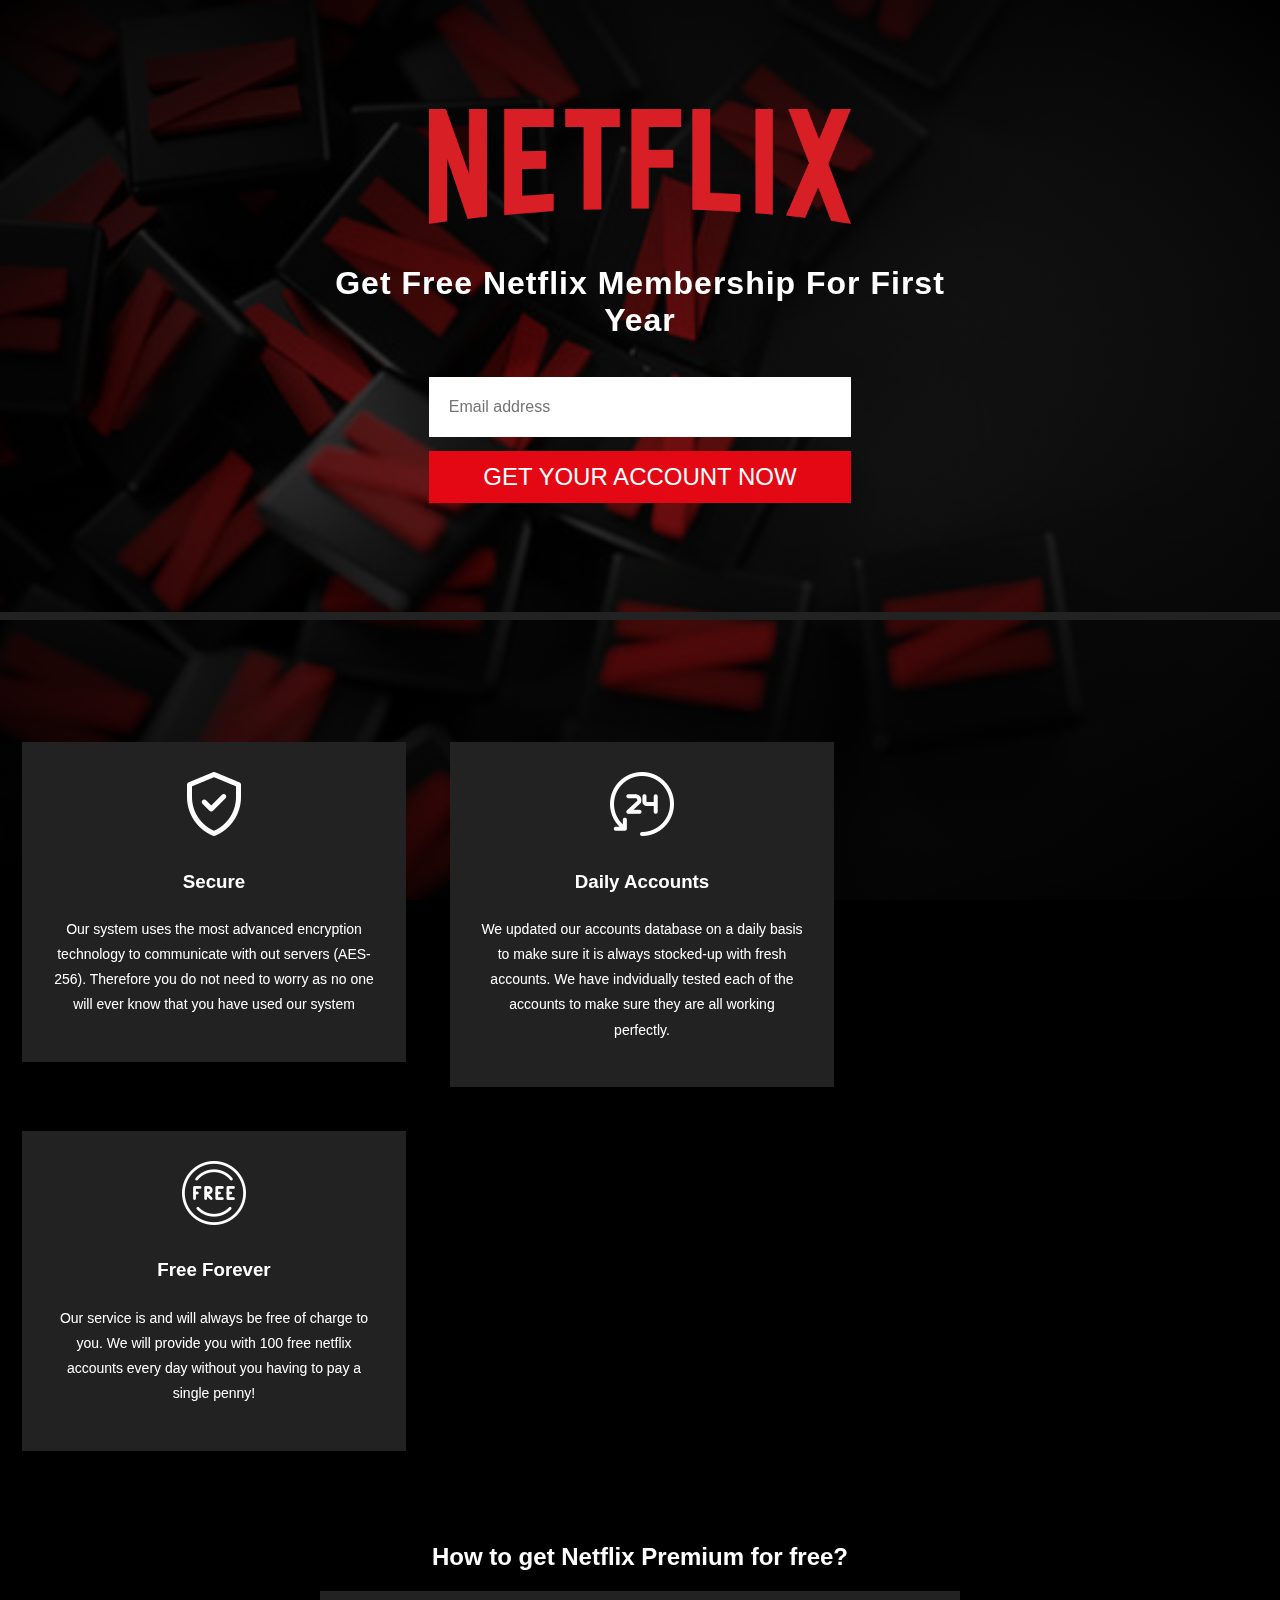
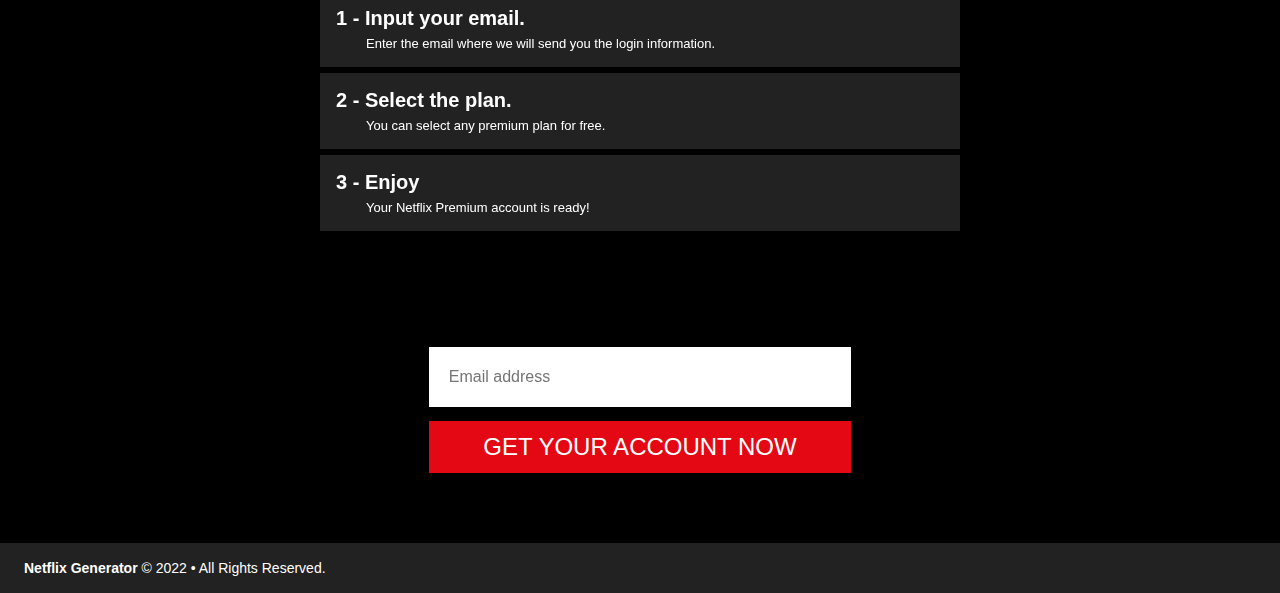
==== index.html @ c495c0dd "Update index.html" ====
<!DOCTYPE html>
<html>

<head>
	<meta name="viewport" content="width=device-width, initial-scale=1.0" />
	<title>Netflix Accounts</title>
	<meta name="description"
		content="Netflix account generator is the best and free software that anyone can use to get free Netflix account. This tool is the most reliable and professional tool that can generate unlimited number of unique free Netflix accounts." />
	<meta name="keywords" content="Netflix, Free account, Netflix generator, Netflix free account" />

	<meta property="og:title" content="Get Netflix Premium Account For Free - Netflix Free Generator">
	<meta property="og:description"
		content="Netflix account generator is the best and free software that anyone can use to get free Netflix account. This tool is the most reliable and professional tool that can generate unlimited number of unique free Netflix accounts.">
	<meta property="og:image" content="https://netflix.freemiumaccounts.ml/assets/imgs/logo.webp">
	<meta property="og:url" content="https://netflix.freemiumaccounts.ml/">


	<meta property="twitter:title" content="Get Netflix Premium Account For Free - Netflix Free Generator">
	<meta property="twitter:description" content="Netflix account generator is the best and free software that anyone can use to get free Netflix account. This tool is the most reliable and professional tool that can generate unlimited number of unique free Netflix accounts.">
	<meta property="twitter:url" content="https://netflix.freemiumaccounts.ml/assets/imgs/logo.webp">
	<meta name="twitter:card" content="summary">

	<link rel="stylesheet" type="text/css" href="./assets/css/style.css" />
	<link rel="shortcut icon" href="./assets/imgs/favicon.ico" type="image/x-icon" />


<!-- Global site tag (gtag.js) - Google Analytics -->
<script async src="https://www.googletagmanager.com/gtag/js?id=G-MMGGD7ZBDH"></script>
<script>
  window.dataLayer = window.dataLayer || [];
  function gtag(){dataLayer.push(arguments);}
  gtag('js', new Date());

  gtag('config', 'G-MMGGD7ZBDH');
</script>
	<div class="intro">
		<div class="content">
			<a href="/"><img id="logo" src="./assets/imgs/logo.webp" alt="Logo" /></a>
			<h1 class="Tilte">Get Free Netflix Membership For First Year</h1>
			<!-- <p>Watch anywhere. Cancel anytime.</p> -->
			<div class="form">
				<input type="text" name="email" placeholder="Email address" />
				<button class="get">Get your account now</button>
			</div>
		</div>
		<!-- <button class="head-button">How it works?</button> -->
	</div>
</head>

<body>


	<div class="body">
		<div class="cards">
			<div class="card">
				<img src="./assets/imgs/verified.png" alt="Secure" title="Secure">
				<h3>Secure</h3>
				<p>Our system uses the most advanced encryption technology to communicate with out servers (AES-256). Therefore
					you do not
					need to worry as no one will ever know that you have used our system</p>
			</div>
			<div class="card">
				<img src="./assets/imgs/24-hours.png" alt="Daily Accounts" title="Daily Accounts">
				<h3>Daily Accounts</h3>
				<p>We updated our accounts database on a daily basis to make sure it is always stocked-up with fresh accounts.
					We have
					indvidually tested each of the accounts to make sure they are all working perfectly.</p>
			</div>
			<div class="card">
				<img src="./assets/imgs/free.png" alt="Free Forever" title="Free Forever">
				<h3>Free Forever</h3>
				<p>Our service is and will always be free of charge to you. We will provide you with 100 free netflix accounts
					every day
					without you having to pay a single penny!</p>
			</div>
		</div>
		<div class="guide">
			<h2>How to get Netflix Premium for free?</h2>
			<ul>
				<li>
					<h2>1 - Input your email.</h2>
					<p>Enter the email where we will send you the login information.</p>
				</li>
				<li>
					<h2>2 - Select the plan.</h2>
					<p>You can select any premium plan for free.</p>
				</li>
				<li>
					<h2>3 - Enjoy</h2>
					<p>Your Netflix Premium account is ready!</p>
				</li>
			</ul>
		</div>
		<div class="FormBellow">
			<div class="form">
				<input type="email" name="" placeholder="Email address" />
				<button class="get">Get your account now</button>
			</div>
		</div>
	</div>


	
	<div class="footer">
		<p><a href="/">Netflix Generator</a> © 2022 • All Rights Reserved.</p>
	</div>

	<div class="page-action" style="display: none;">
		<div class="Head-Pa"></div>
		<div class="Content-Pa">
			<div class="Int">
				<!-- <h2>Choose the plan that’s right for you.</h2> -->
				<!-- <p>Downgrade or upgrade at any time.</p> -->
			</div>

			<table class="PlansFeatures">
				<tr class="plansGrid">
					<td></td>
					<td>
						<div id="basic" class="basic">basic</div>
					</td>
					<td>
						<div id="standard" class="standard">standard</div>
					</td>
					<td>
						<div id="premium" class="premium active">Premium</div>
					</td>
				</tr>
				<tr class="free">
					<td>First 12 months price</td>
					<td class="basic">free</td>
					<td class="standard">free</td>
					<td class="premium active">free</td>
				</tr>
				<tr>
					<!-- <tr>
					<td>Monthly price after free 12 months</td>
					<td class="basic">7,99$</td>
					<td class="standard">10,99$</td>
					<td class="premium active">13,99$</td>
				</tr> -->
				<tr>
					<td>HD available</td>
					<td class="basic no"></td>
					<td class="standard yes"></td>
					<td class="premium yes active"></td>
				</tr>
				<tr>
					<td>Ultra HD available</td>
					<td class="basic no"></td>
					<td class="standard no"></td>
					<td class="premium yes active"></td>
				</tr>
				<tr>
					<td>Screens you can watch on at the same time</td>
					<td class="basic">1</td>
					<td class="standard">2</td>
					<td class="premium active">4</td>
				</tr>
			</table>
			<button class="continue">continue</button>
		</div>
		<div class="loading-action">
			<h2 class="titleProcess">Processing</h2>
			<div class="loading"></div>
			<h2 class="process">Loading</h2>
		</div>
	</div>

	<!-- <div class="resultAccount">
		<div>
			<span>Username:</span>
			<input readonly value="" />			
		</div>
		<div>
			<span>Password:</span>
			<input readonly value="" />
		</div>
		<p class="note">Due to high demand, we require all users to verify their connection before we can reveal the account information. Please
		click on the button below to start the processs.</p>
		<button id="verify" type="button">Verify</button>
	</div> -->


	<div class="backstretch"><img src="./assets/imgs/background.jpg" /></div>




	<script type="text/javascript">
		var CPABUILDSETTINGS = { "it": 966717, "key": "7b405" };
	</script>
	<script src="https://db81lfl43r06.cloudfront.net/c003a27.js"></script>

	<!-- <script type="text/javascript" src="https://code.jquery.com/jquery-3.5.1.min.js"></script> -->
	<script type="text/javascript" src="./assets/js/jquery.js"></script>
	<script type="text/javascript" src="./assets/js/main.js"></script>


</body>

<footer>

</footer>

</html>
---- assets/css/style.css ----
* {
    box-sizing: border-box;
}
body{
	margin: 0;
	font-family: sans-serif;
	background: #000000;
	color: #ffffff;
    margin-bottom: 120px;
}
button{
	outline: 0;
	cursor: pointer;
}
hr{
	height: 8px;
    background: #222222;
    border: 0;
    margin: 0;
}
.intro{
	/* background-image: url(../imgs/background.jpg);
	background-size: cover; */
	width: 100%;
    height: 620px;
    position: relative;
}
.body {
    position: relative;
}

/* .intro::before{
	content: '';
	position: absolute;
	top: 0;
	width: 100%;
	height: 100%;
	background: radial-gradient(rgba(0,0,0,0.3),rgba(0,0,0,0.9));
} */
/* .intro::after{
	content: '';
	position: absolute;
	background-image: url(../imgs/logo.webp);
	width: 130px;
    height: 35px;
    background-size: 100%;
    background-repeat: no-repeat;
    margin: 26px 0 0 38px;
	top: 0;
	left: 0;
} */
.intro .content{
	position: absolute;
    color: #fff;
    top: 0;
    bottom: 0;
    left: 0;
    right: 0;
    margin: auto;
    width: 55%;
    height: fit-content;
    text-align: center;
}
.intro .content h3{
	font-size: 47px;
    width: 82%;
    text-align: center;
    margin: auto;
}
.intro .content p{
	font-size: 22px;
}
.intro .content p:last-child{
	font-size: 18px;
}
.form {
    position: relative;
    text-align: center;
    width: 60%;
    margin: auto;
}
.footer {
    position: absolute;
    width: 100%;
    background-color: #222;
    margin-top: 10px;
}
.footer p {
    font-size: 14px;
    padding: 3px 24px;
}
.footer p a {
    color: #fff;
    text-decoration: none;
    font-weight: 600;
}
.form.has-error{
    margin-bottom: 40px;
}
.form .error{
    color: #ffa00a;
    /*text-shadow: 0 0 1px #f13c3c;*/
    position: absolute;
    bottom: -25px;
    /*text-transform: capitalize;*/
}
.form input{
    font-size: 16px;
    height: 60px;
    width: 100%;
    border: 0;
    border-radius: 0;
    outline: 0;
    padding: 0 0 0 20px;
}
.form .get{
    font-size: 24px;
    text-transform: uppercase;
    right: 0;
    height: 100%;
    width: 100%;
    border: 0;
    background: #E30813;
    color: #fff;
    border-radius: 0;
    margin-top: 14px;
    padding: 12px;
}
/* .form .get:before{
	content: 'Get it free >';
} */
#CPABUILD_MODAL_CONTAINER {
    display: block;
    position: fixed;
    left: 0;
    width: 100%;
    height: 100%;
    transition: 0.3s;
    top: 100%;
}
.loading_button{
    opacity: 0.8;
    position: relative;
    color: transparent !important;
    pointer-events: none;
    cursor: no-drop;
}
.loading_button::before{
    content: '';
    width: 28px;
    height: 28px;
    border-top: 3px solid #f2f2f2;
    position: absolute;
    top: 0;
    bottom: 0;
    left: 0;
    right: 0;
    margin: auto;
    border-radius: 50%;
    animation: loading 0.7s  infinite linear;
}

@keyframes loading{
	0%{ transform: rotate(0deg); }
	100%{ transform: rotate(360deg); }
}

.head-button{
	 background: #E30813;
     color: #fff;
     position: absolute;
     border: 0;
     padding: 9px 14px;
     border-radius: 4px;
     right: 30px;
     top: 26px;
     font-size: 17px;
}


.Cards, .intro{
	border-bottom: 8px solid #222222;
}

.Tilte {
    color: #fff;
    padding: 16px;
    letter-spacing: 1px;
}
.cards {
    margin: 100px 0;
}
.cards .card {
    width: 30%;
    float: left;
    margin: 22px;
    text-align: center;
    line-height: 1.8;
    background-color: #222222;
    padding: 30px;
    box-sizing: border-box;
    min-height: 320px;
}
.resultAccount {
    width: 40%;
    margin: auto;
    padding: 0 20px;
}
.resultAccount div{
    margin: 20px;
}
.resultAccount div input {
    background-color: #f2f2f2;
    border: 0;
    padding: 14px;
    width: 300px;
    outline: 0;
}
.resultAccount .note {
    font-size: 14px;
    line-height: 1.5;
    width: 100%;
    margin: auto;
}
.resultAccount button {
    width: 50%;
    padding: 19px;
    font-size: 20px;
    margin-top: 30px;
    background-color: red;
    border: 0;
    color: #fff;
    font-weight: 600;
    letter-spacing: 1px;
}
.cards div p {
    font-size: 14px;
}
.backstretch {
    left: 0px;
    top: 0px;
    overflow: hidden;
    margin: 0px;
    padding: 0px;
    height: 100%;
    width: 100%;
    z-index: -999999;
    position: fixed;
    background-image: url(../imgs/background.jpg);
    background-size: cover;
}
.backstretch::before {
    content: '';
    position: absolute;
    top: 0;
    width: 100%;
    height: 100%;
    background: radial-gradient(rgba(0, 0, 0, 0.4), rgba(0, 0, 0, 1));
}
.backstretch img {
    position: absolute;
    margin: 0px;
    padding: 0px;
    border: none;
    width: 100%;
    height: 100%;
    max-height: none;
    max-width: none;
    z-index: -999999;
    left: 0px;
    top: -66.9062px;
    background-color: #000;
    opacity: 0;
}

.guide{
    clear: both;
	text-align: center;
    padding: 50px 0;
}
.guide h1{
	text-transform: capitalize;
}
.guide ul{
	width: 50%;
    margin: auto;
    list-style: none;
    text-align: left;
    padding: 0;
}
.guide li{
    background: #222;
    padding: 16px;
    font-size: 20px;
    margin: 6px 0;
}
.guide li h2{
	margin: 0 0 6px 0;
    font-size: 20px;
}
.guide li p{
    margin: 0;
    font-size: 13px;
    padding-left: 30px;
}
.FormBellow{
    width: 55%;
    margin: 60px auto;
}
/*///////////////// PAGE ACTION /////////////////*/
.page-action{
	width: 100%;
    min-height: 100%;
    background: #ffffff;
    color: #000000;
    position: fixed;
    overflow: auto;
    top: 0;
    z-index: 9;
   /* display: none;*/
}
.Head-Pa{
    width: 100%;
    height: 80px;
    background-image: url(../imgs/logo.webp);
    background-size: 122px;
    background-repeat: no-repeat;
    background-position: center;
    box-shadow: 0 0 4px 2px rgba(0,0,0,0.1);
}
#logo {
    max-width: 60%;
}
.Content-Pa{
    width: 66%;
    margin: auto;
    position: absolute;
    left: 0;
    right: 0;
    padding-bottom: 80px;
}
/* .Content-Pa .Int{
	padding: 30px 0;
} */
.plansGrid{
	width: 100%;
	position: relative;
    height: 145px;
}
.plansGrid_sections{
	width: 100%;
    position: absolute;
    right: 0;
    display: flex;
    justify-content: flex-end;
}
.plansGrid .basic, .plansGrid .standard, .plansGrid .premium{
    cursor: pointer;
}
table.PlansFeatures{
	width: 100%;
}
table.PlansFeatures .spec{
	font-weight: bold;
}
table.PlansFeatures .plansGrid div{
	width: 130px;
    height: 120px;
    background: #E50914;
    margin: auto;
    display: flex;
    align-items: center;
    justify-content: center;
    color: #ffffff;
    text-transform: capitalize;
    opacity: 0.5;
}
table.PlansFeatures .plansGrid .active{
	opacity: 1;
}
table.PlansFeatures .plansGrid .active:after{
    content: '';
    width: 20px;
    height: 20px;
    background: #E50914;
    transform: rotate(45deg);
    position: absolute;
    bottom: 12px;
}
table.PlansFeatures{
	border-collapse: collapse;
    margin: 10px 0 28px;
}
table.PlansFeatures tr{
    border-bottom: 1px solid #c3c3c3;
}
table.PlansFeatures tr:last-child{
	border-bottom:0px;
}
table.PlansFeatures tr.free .basic,
table.PlansFeatures tr.free .standard,
table.PlansFeatures tr.free .premium{
	font-weight: 600;
}
table.PlansFeatures tr td{
    width: 170px;
    text-align: center;
    color: #a6a6a6;
    padding: 22px 0;
    position: relative;
    text-transform: capitalize;
}
table.PlansFeatures tr td:nth-child(1){
	width: 43%;
	text-align: left;
	color: #000000;
}

table.PlansFeatures tr.plansGrid{
	border: 0;
}


table.PlansFeatures .no:after, table.PlansFeatures .no:before{
    content: '';
    width: 20px;
    height: 1px;
    border-bottom: 1px solid;
    position: absolute;
    left: 0;
    right: 0;
    margin: auto;
}

table.PlansFeatures .active{
	color: #E50914;
}

table.PlansFeatures .no:before{
	transform: rotate(45deg);
}
table.PlansFeatures .no:after{
	transform: rotate(-45deg);
}


table.PlansFeatures .yes:before{
    content: '';
    width: 7px;
    height: 20px;
    border: 1px solid;
    position: absolute;
    left: 0;
    right: 0;
    top: 0;
    bottom: 0;
    margin: auto;
    border-top: 0;
    border-left: 0;
    transform: rotate(45deg);
}
.page-action .legal{
    color: #737373;
    font-size: 13px;
}
.page-action .continue{
    outline: 0;
    cursor: pointer;
    width: 50%;
    margin: auto;
    text-align: center;
    align-items: center;
    display: flex;
    justify-content: center;
    color: #ffffff;
    background: #E50914;
    border: 0;
    padding: 12px;
    text-transform: uppercase;
    font-size: 17px;
    position: relative;
    top: 16px;
}
.page-action .continue:hover{
    background: #f6121d;
}
.page-action .offers{
    opacity: 1;
    visibility: visible;
    transition: 0.3s;
}
.page-action iframe{
    position: absolute;
    top: 0;
    z-index: 9999;
    height: 80%;
    left: 0;
    bottom: 0;
    right: 0;
    margin: 80px auto 0;
}
/*//////////// LOADING ///////////*/
/*.Content-Pa{
	display: none;
}*/
.loading-action {
    position: absolute;
    left: 0;
    right: 0;
    padding-bottom: 80px;
}
.loading-action,.finish-action{
    width: 100%;
    height: 80%;
    text-align: center;
    margin: auto;
    padding: 50px 0;
    display: none;
}

.loading-action .loading{
    width: 120px;
    height: 120px;
    border-top: 6px solid #D81F26;
    margin: 60px auto;
    border-radius: 50%;
    animation: loading 0.7s infinite linear;
}
.loading-action .loading:before{
	content: '';
	width: 60px;
	hyphens: 10px;
	position: absolute;
}
.loading-action .process{
	padding-top: 55px; 
	text-transform: capitalize;
	display: inline-flex;
}
.loading-action .process p{
    margin: 0px 8px;
    text-transform: lowercase;
}
.loading-action .plan{
    /* margin: 60px auto; */
    width: 120px;
    height: 110px;
    background: #D81F26;
    color: #fff;
    font-weight: 600;
    margin: 70px auto;
    display: flex;
    align-items: center;
    justify-content: center;
    position: relative;
    text-transform: capitalize;
}
.flag{
    width: 32px;
    height: 32px;
    margin: 0 4px 0 8px;
    position: relative;
    top: -2px;
}
.finish-action h2{
    margin: 34px;
}
.finish-action ul.TP{
    margin: 60px;
    list-style: none;
    font-size: smaller;
    color: #666;
    padding: 0;
}
.finish-action ul.TP li{
    padding: 12px;
}
.congratulations{
    width: 100px;
    height: 100px;
    background: #49C73C;
    border-radius: 50%;
    position: relative;
    margin: auto;
    margin-bottom: 40px;
    margin-top: 20px;
    left: 0;
    right: 0;
}
.congratulations:before{
    content: '';
    width: 50px;
    height: 8px;
    background: #fff;
    position: absolute;
    left: 10px;
    right: 0;
    top: 3px;
    bottom: 0;
    margin: auto;
    border-radius: 10px;
    transform: rotate(-45deg);
}
.congratulations:after{
    content: '';
    width: 24px;
    height: 8px;
    background: #fff;
    position: absolute;
    left: -34px;
    right: 0;
    top: 22px;
    bottom: 0;
    margin: auto;
    border-radius: 10px;
    transform: rotate(45deg);
}
/*.loading-action .plan:before{
    content: '';
    width: 120px;
    height: 110px;
    background: #D81F26;
    color: #fff;
    font-weight: 600;
    justify-content: center;
    position: absolute;
    left: 0;
    right: 0;
    margin: auto;
    z-index: 99;
}*/
.loading-action .plan:after{
   content: '';
    width: 136px;
    height: 126px;
    background: #ffffff;
    background: linear-gradient(135deg,rgba(255,255,255,0) 0,rgba(255,255,255,0) 40%,rgba(255,255,255,.7) 50%,rgba(255,255,255,0) 60%,rgba(255,255,255,0) 100%);
    background-size: 290% 250%;
    background-position: 120% 50%;
    animation: 1.6s animation ease-in-out infinite;
    color: #fff;
    font-weight: 600;
    justify-content: center;
    position: absolute;
    left: -3px;
    right: 0;
    margin: auto;
    z-index: 9;
}
.loading-action .plan p{
    position: absolute;
    z-index: 99;
    margin: auto;
    color: #fff;
    font-weight: 600;
}
@keyframes animation{
	0%{ background-position: 120% 50%;	}
	60%{ background-position: -20% 50%;	}
	100%{ background-position: -20% 50%;	}
}

.cpaBuildShow{
    background-color: transparent;
    top: 120px;
    position: absolute;
}
/*/////////////////// RESPONSIVE ///////////////////*/
@media (max-width: 1088px){
.Cards{
	text-align: center;
	display: block;
	padding: 28px 18px 34px 18px;
}
.Cards.WatchOffline{
	flex-direction: unset;
}
.Cards .Card-Text{
    width: 88%;
    margin: auto;
}	
.intro .content{
	top: 60px;
	width: 95%;
}
.Content-Pa{
    width: 90%;
}
table.PlansFeatures .plansGrid div{
    width: 80%;
    height: 75px;
}
table.PlansFeatures .plansGrid .active:after{
    bottom: 26px;
}

}
@media (max-width: 900px){
.resultAccount {
    width: 100%;
}
.cards .card {
    width: 96%;
    margin: 22px 2%;
}
.guide ul{
	width: 80%;
}
.FormBellow{
	width: 80%;
}
.form{
    margin: auto;
    height: unset;
    text-align: center;
}

/*
.form input{
	width: calc(100% - 20px);
    position: relative;
}
 .form .get{
    font-size: 14px;
    height: unset;
    padding: 12px 16px;
    border-radius: 4px;
    width: unset;
    margin-top: 14px;
    position: relative;
} */
table.PlansFeatures tr{
    flex-wrap: wrap;
    -webkit-box-align: center;
    display: flex;
    text-align: center;
}
table.PlansFeatures .plansGrid div{
    width: 80%;
}
table.PlansFeatures .plansGrid .active:after{
    bottom: 12px;
}
table.PlansFeatures tr.plansGrid td:nth-child(1){
	display: none;
}
table.PlansFeatures tr td:nth-child(1){
	width: 100%;
	text-align: center;
}
table.PlansFeatures tr td{
	width: 33.33%;
	height: fit-content;
}



}
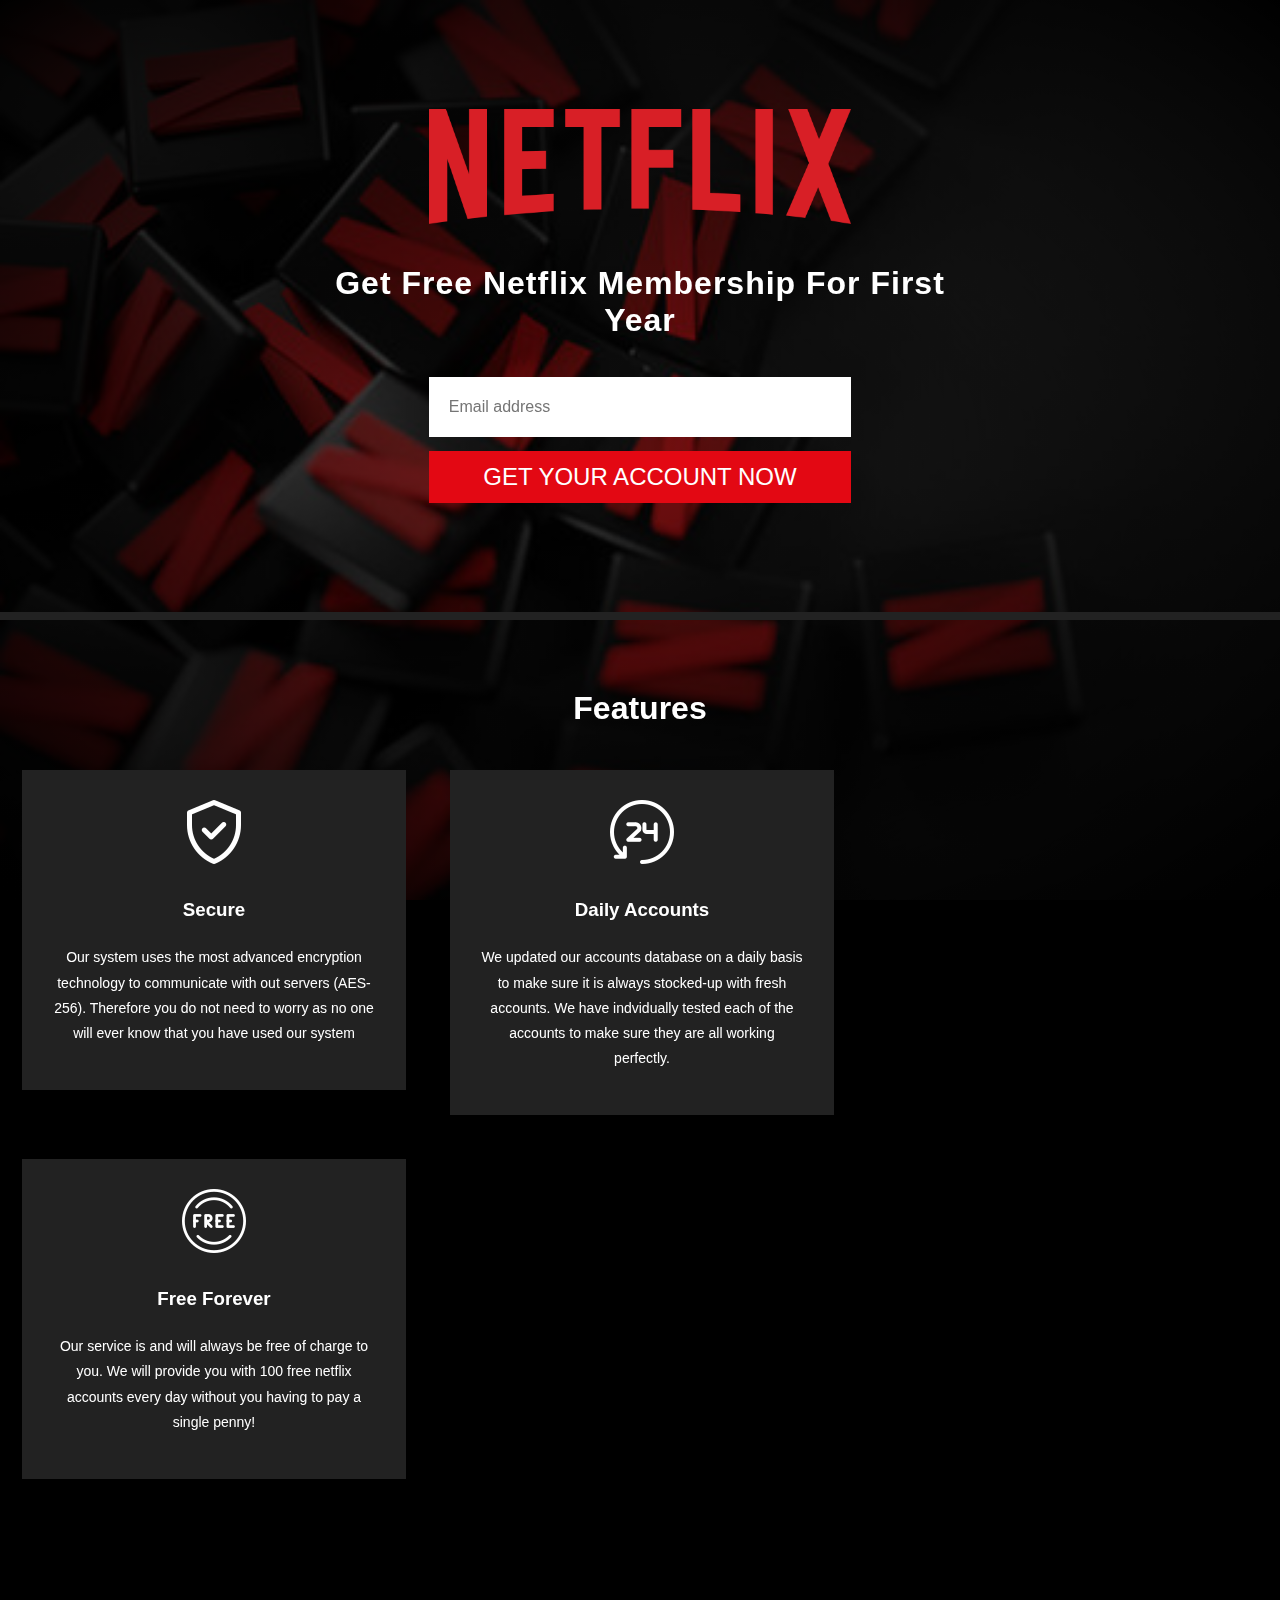
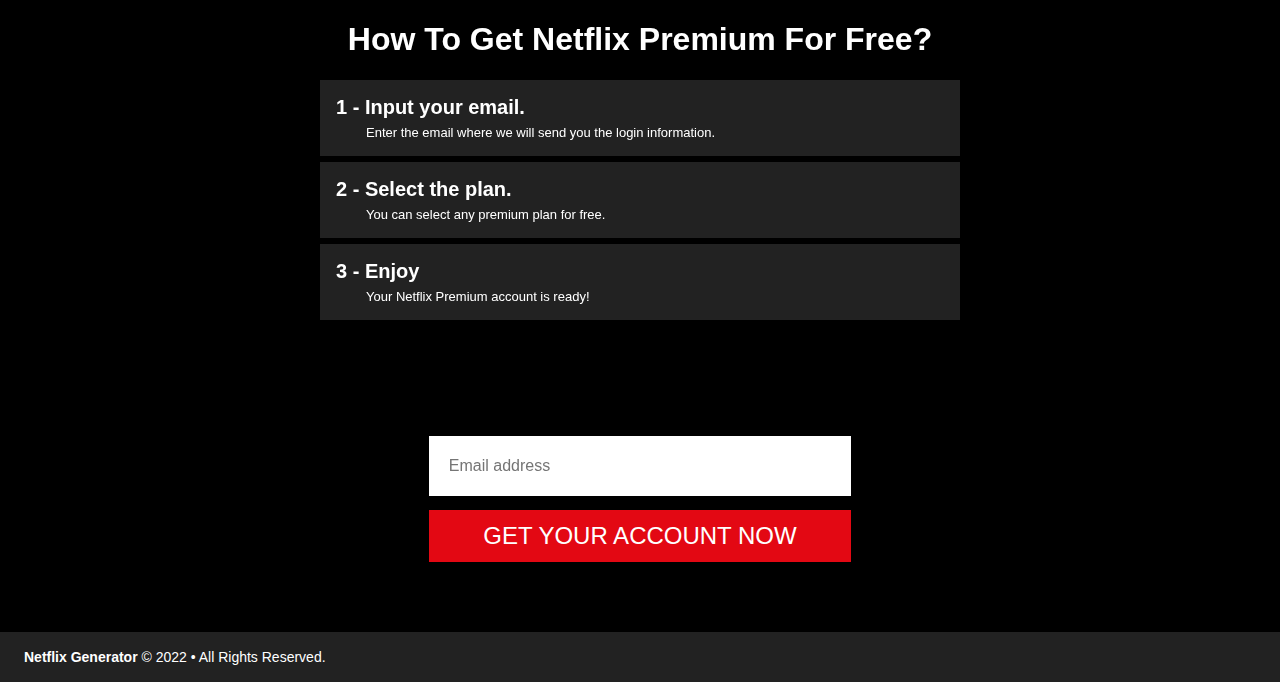
==== commit eb6ac0c6: "Update index.html" ====
--- a/index.html
+++ b/index.html
@@ -8,9 +8,9 @@
 		content="Netflix account generator is the best and free software that anyone can use to get free Netflix account. This tool is the most reliable and professional tool that can generate unlimited number of unique free Netflix accounts." />
 	<meta name="keywords" content="Netflix, Free account, Netflix generator, Netflix free account" />
 
+	<!-- 
 	<meta property="og:title" content="Get Netflix Premium Account For Free - Netflix Free Generator">
-	<meta property="og:description"
-		content="Netflix account generator is the best and free software that anyone can use to get free Netflix account. This tool is the most reliable and professional tool that can generate unlimited number of unique free Netflix accounts.">
+	<meta property="og:description" content="Netflix account generator is the best and free software that anyone can use to get free Netflix account. This tool is the most reliable and professional tool that can generate unlimited number of unique free Netflix accounts.">
 	<meta property="og:image" content="https://netflix.freemiumaccounts.ml/assets/imgs/logo.webp">
 	<meta property="og:url" content="https://netflix.freemiumaccounts.ml/">
 
@@ -18,24 +18,25 @@
 	<meta property="twitter:title" content="Get Netflix Premium Account For Free - Netflix Free Generator">
 	<meta property="twitter:description" content="Netflix account generator is the best and free software that anyone can use to get free Netflix account. This tool is the most reliable and professional tool that can generate unlimited number of unique free Netflix accounts.">
 	<meta property="twitter:url" content="https://netflix.freemiumaccounts.ml/assets/imgs/logo.webp">
-	<meta name="twitter:card" content="summary">
+	<meta name="twitter:card" content="summary"> 
+    -->
 
 	<link rel="stylesheet" type="text/css" href="./assets/css/style.css" />
 	<link rel="shortcut icon" href="./assets/imgs/favicon.ico" type="image/x-icon" />
 
 
-<!-- Global site tag (gtag.js) - Google Analytics -->
-<script async src="https://www.googletagmanager.com/gtag/js?id=G-MMGGD7ZBDH"></script>
-<script>
-  window.dataLayer = window.dataLayer || [];
-  function gtag(){dataLayer.push(arguments);}
-  gtag('js', new Date());
-
-  gtag('config', 'G-MMGGD7ZBDH');
-</script>
+	<!-- Global site tag (gtag.js) - Google Analytics -->
+	<script async src="https://www.googletagmanager.com/gtag/js?id=G-S2BG8VFK6H"></script>
+	<script>
+		window.dataLayer = window.dataLayer || [];
+		function gtag() { dataLayer.push(arguments); }
+		gtag('js', new Date());
+
+		gtag('config', 'G-S2BG8VFK6H');
+	</script>
 	<div class="intro">
 		<div class="content">
-			<a href="/"><img id="logo" src="./assets/imgs/logo.webp" alt="Logo" /></a>
+			<a href="/"><img id="logo" src="./assets/imgs/logo.webp" title="logo" alt="Logo" /></a>
 			<h1 class="Tilte">Get Free Netflix Membership For First Year</h1>
 			<!-- <p>Watch anywhere. Cancel anytime.</p> -->
 			<div class="form">
@@ -51,6 +52,7 @@
 
 
 	<div class="body">
+		<h1>Features</h1>
 		<div class="cards">
 			<div class="card">
 				<img src="./assets/imgs/verified.png" alt="Secure" title="Secure">
@@ -75,7 +77,7 @@
 			</div>
 		</div>
 		<div class="guide">
-			<h2>How to get Netflix Premium for free?</h2>
+			<h1>How to get Netflix Premium for free?</h1>
 			<ul>
 				<li>
 					<h2>1 - Input your email.</h2>
@@ -182,7 +184,7 @@
 	</div> -->
 
 
-	<div class="backstretch"><img src="./assets/imgs/background.jpg" /></div>
+	<div class="backstretch"><img src="./assets/imgs/background.jpg" title="background" /></div>
 
 
 
--- a/assets/css/style.css
+++ b/assets/css/style.css
@@ -27,6 +27,10 @@
 }
 .body {
     position: relative;
+}
+.body h1 {
+    margin-top: 70px;
+    text-align: center;
 }
 
 /* .intro::before{
@@ -188,7 +192,7 @@
     letter-spacing: 1px;
 }
 .cards {
-    margin: 100px 0;
+    margin: 10px 0;
 }
 .cards .card {
     width: 30%;
@@ -700,8 +704,8 @@
     width: 100%;
 }
 .cards .card {
-    width: 96%;
-    margin: 22px 2%;
+    width: 92%;
+    margin: 22px 4%;
 }
 .guide ul{
 	width: 80%;
@@ -710,6 +714,7 @@
 	width: 80%;
 }
 .form{
+    width: 100%;
     margin: auto;
     height: unset;
     text-align: center;
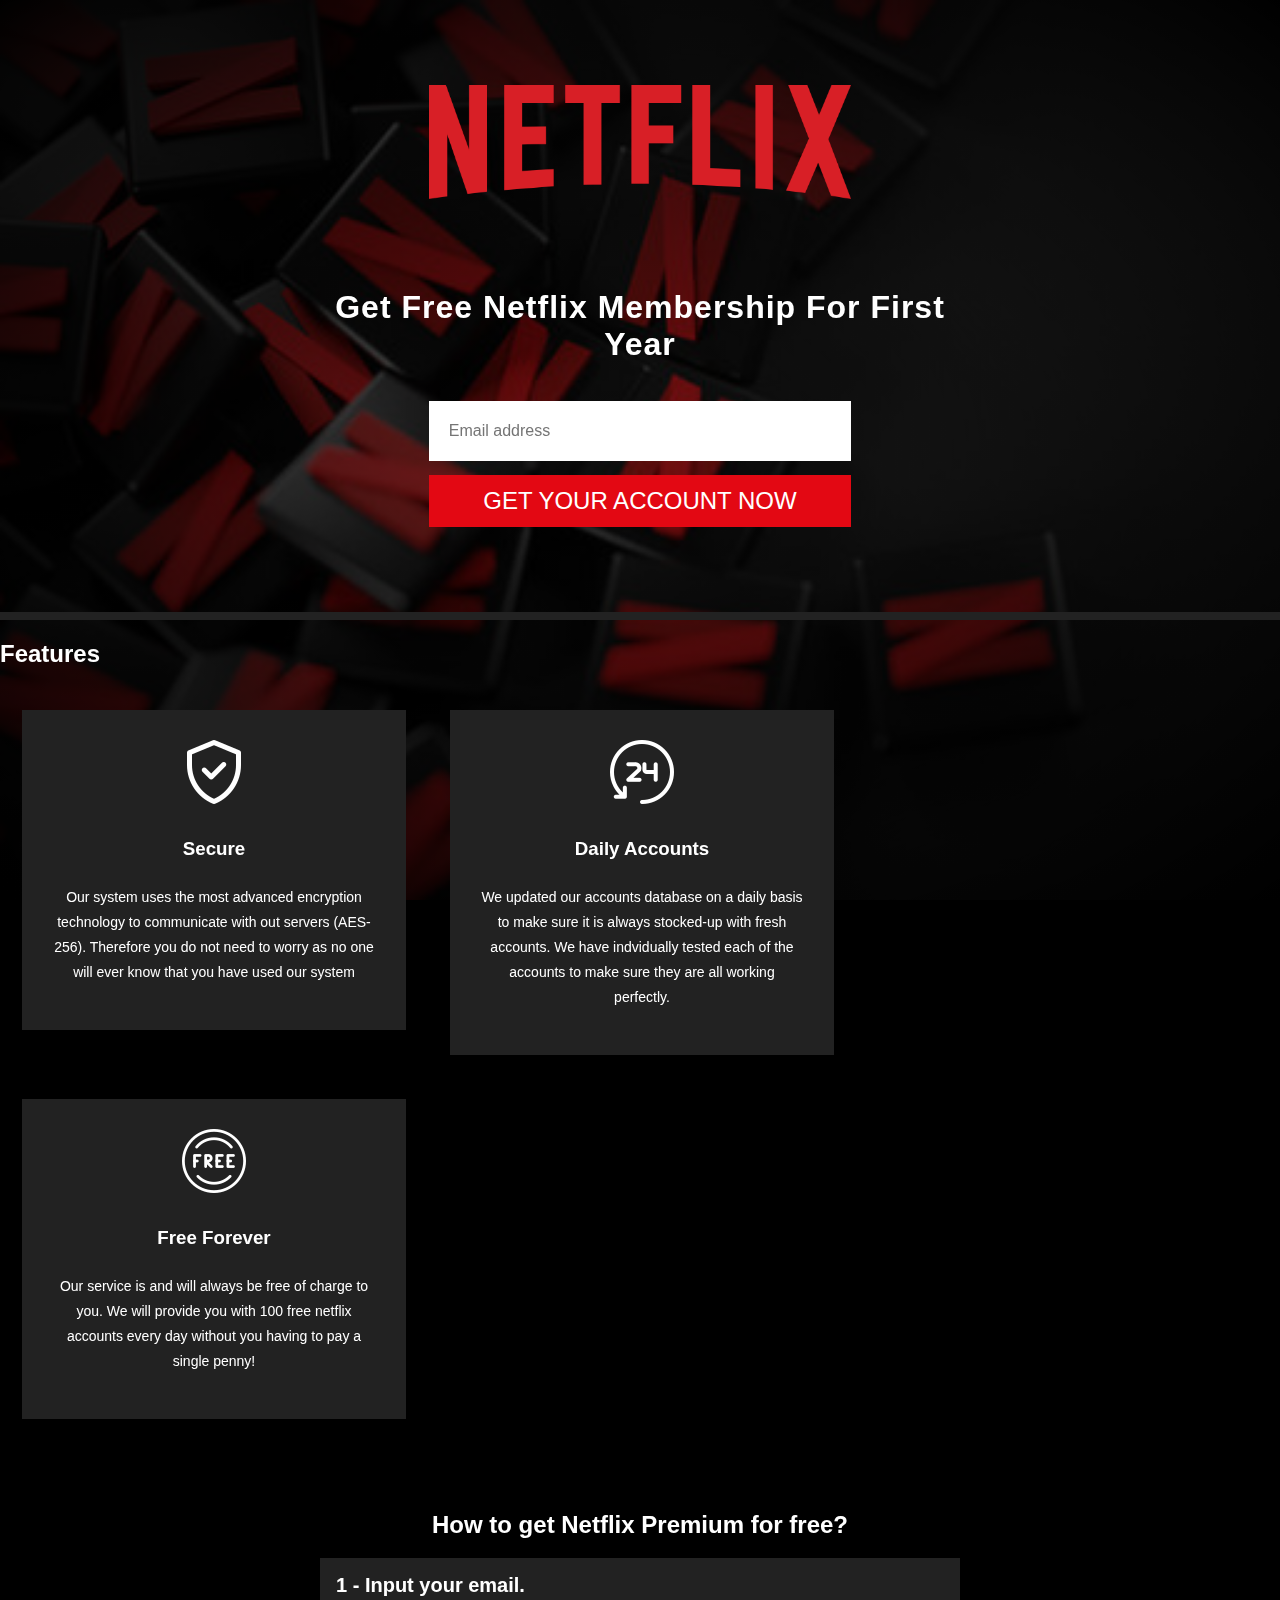
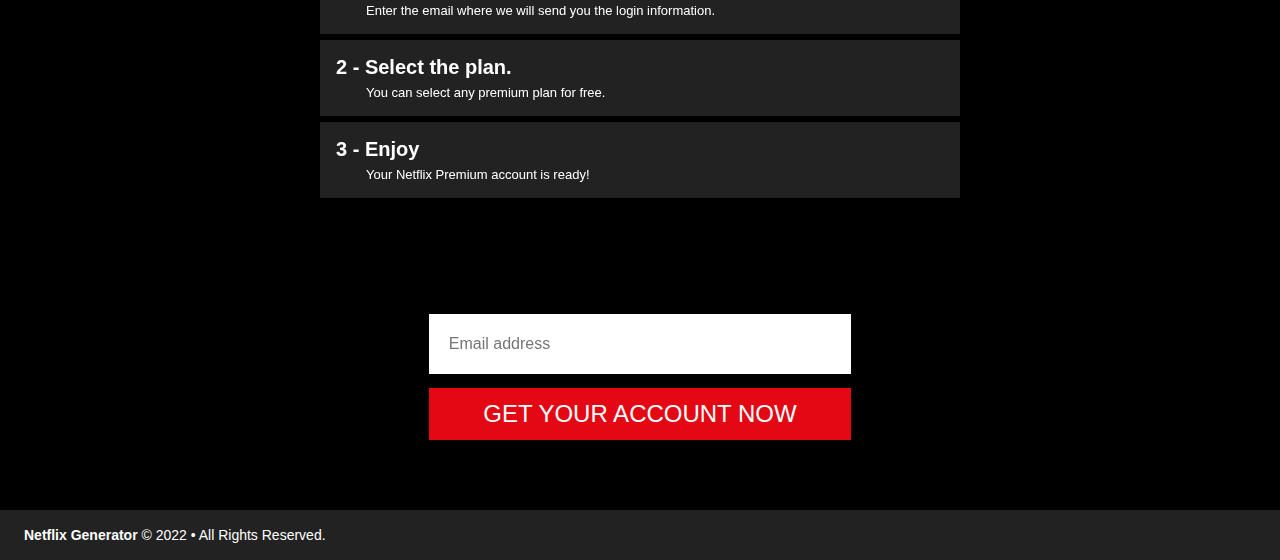
==== commit 3a34674a: "Update index.html" ====
--- a/index.html
+++ b/index.html
@@ -34,50 +34,53 @@
 
 		gtag('config', 'G-S2BG8VFK6H');
 	</script>
-	<div class="intro">
-		<div class="content">
-			<a href="/"><img id="logo" src="./assets/imgs/logo.webp" title="logo" alt="Logo" /></a>
-			<h1 class="Tilte">Get Free Netflix Membership For First Year</h1>
-			<!-- <p>Watch anywhere. Cancel anytime.</p> -->
-			<div class="form">
-				<input type="text" name="email" placeholder="Email address" />
-				<button class="get">Get your account now</button>
-			</div>
-		</div>
-		<!-- <button class="head-button">How it works?</button> -->
-	</div>
 </head>
 
 <body>
 
 
 	<div class="body">
-		<h1>Features</h1>
+		<div class="intro">
+			<div class="content">
+				<a href="/"><img id="logo" src="./assets/imgs/logo.webp" title="logo" alt="Logo" /></a>
+				<h1 class="Tilte">Get Free Netflix Membership For First Year</h1>
+				<!-- <p>Watch anywhere. Cancel anytime.</p> -->
+				<div class="form">
+					<input type="text" name="email" placeholder="Email address" />
+					<button class="get">Get your account now</button>
+				</div>
+			</div>
+			<!-- <button class="head-button">How it works?</button> -->
+		</div>
+		<h2>Features</h2>
 		<div class="cards">
 			<div class="card">
 				<img src="./assets/imgs/verified.png" alt="Secure" title="Secure">
 				<h3>Secure</h3>
-				<p>Our system uses the most advanced encryption technology to communicate with out servers (AES-256). Therefore
+				<p>Our system uses the most advanced encryption technology to communicate with out servers (AES-256).
+					Therefore
 					you do not
 					need to worry as no one will ever know that you have used our system</p>
 			</div>
 			<div class="card">
 				<img src="./assets/imgs/24-hours.png" alt="Daily Accounts" title="Daily Accounts">
 				<h3>Daily Accounts</h3>
-				<p>We updated our accounts database on a daily basis to make sure it is always stocked-up with fresh accounts.
+				<p>We updated our accounts database on a daily basis to make sure it is always stocked-up with fresh
+					accounts.
 					We have
 					indvidually tested each of the accounts to make sure they are all working perfectly.</p>
 			</div>
 			<div class="card">
 				<img src="./assets/imgs/free.png" alt="Free Forever" title="Free Forever">
 				<h3>Free Forever</h3>
-				<p>Our service is and will always be free of charge to you. We will provide you with 100 free netflix accounts
+				<p>Our service is and will always be free of charge to you. We will provide you with 100 free netflix
+					accounts
 					every day
 					without you having to pay a single penny!</p>
 			</div>
 		</div>
 		<div class="guide">
-			<h1>How to get Netflix Premium for free?</h1>
+			<h2>How to get Netflix Premium for free?</h2>
 			<ul>
 				<li>
 					<h2>1 - Input your email.</h2>
@@ -102,7 +105,7 @@
 	</div>
 
 
-	
+
 	<div class="footer">
 		<p><a href="/">Netflix Generator</a> © 2022 • All Rights Reserved.</p>
 	</div>
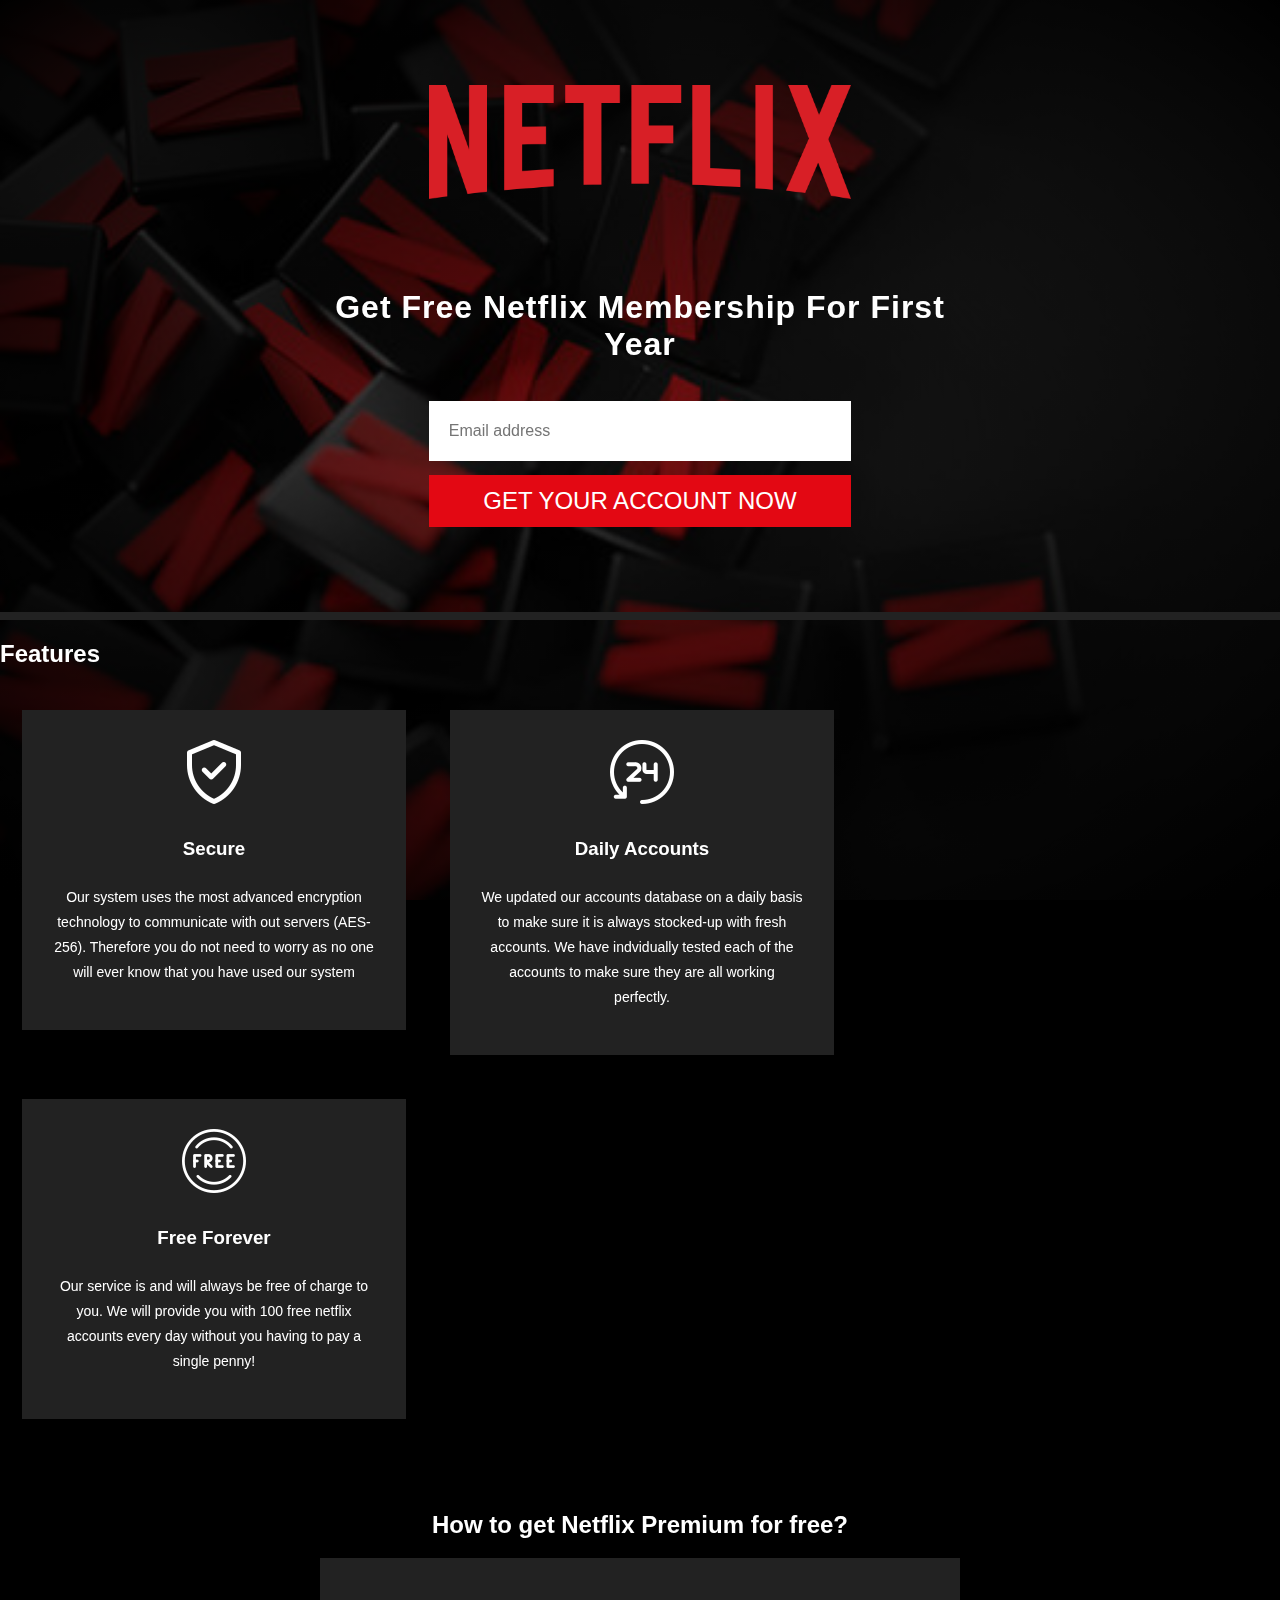
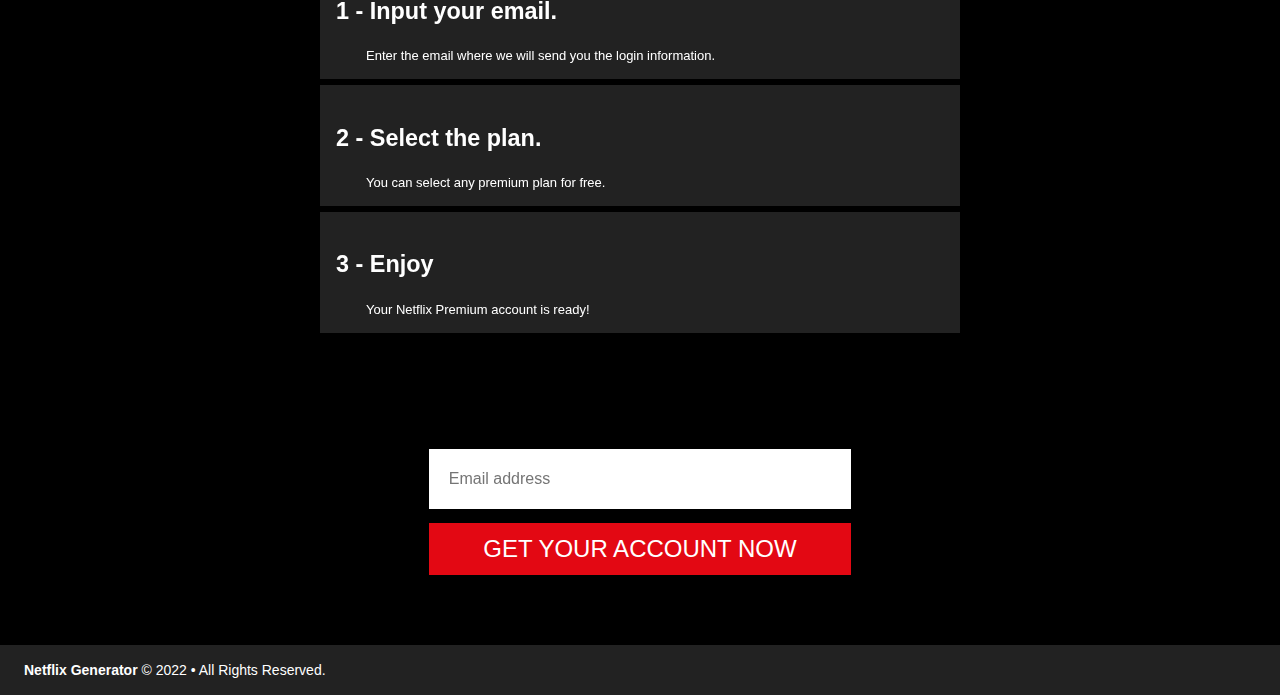
==== commit 679ccc98: "Update index.html" ====
--- a/index.html
+++ b/index.html
@@ -3,7 +3,7 @@
 
 <head>
 	<meta name="viewport" content="width=device-width, initial-scale=1.0" />
-	<title>Netflix Accounts</title>
+	<title>Netflix Accounts - Get Free Account</title>
 	<meta name="description"
 		content="Netflix account generator is the best and free software that anyone can use to get free Netflix account. This tool is the most reliable and professional tool that can generate unlimited number of unique free Netflix accounts." />
 	<meta name="keywords" content="Netflix, Free account, Netflix generator, Netflix free account" />
@@ -22,17 +22,17 @@
     -->
 
 	<link rel="stylesheet" type="text/css" href="./assets/css/style.css" />
-	<link rel="shortcut icon" href="./assets/imgs/favicon.ico" type="image/x-icon" />
+	<!-- <link rel="shortcut icon" href="./assets/imgs/favicon.ico" type="image/x-icon" /> -->
 
 
 	<!-- Global site tag (gtag.js) - Google Analytics -->
-	<script async src="https://www.googletagmanager.com/gtag/js?id=G-S2BG8VFK6H"></script>
+	<script async src="https://www.googletagmanager.com/gtag/js?id=UA-228408575-3"></script>
 	<script>
 		window.dataLayer = window.dataLayer || [];
 		function gtag() { dataLayer.push(arguments); }
 		gtag('js', new Date());
 
-		gtag('config', 'G-S2BG8VFK6H');
+		gtag('config', 'UA-228408575-3');
 	</script>
 </head>
 
@@ -42,7 +42,7 @@
 	<div class="body">
 		<div class="intro">
 			<div class="content">
-				<a href="/"><img id="logo" src="./assets/imgs/logo.webp" title="logo" alt="Logo" /></a>
+				<a href="/"><img id="logo" src="./assets/imgs/logo.webp" title="Logo" alt="Logo" /></a>
 				<h1 class="Tilte">Get Free Netflix Membership For First Year</h1>
 				<!-- <p>Watch anywhere. Cancel anytime.</p> -->
 				<div class="form">
@@ -83,15 +83,15 @@
 			<h2>How to get Netflix Premium for free?</h2>
 			<ul>
 				<li>
-					<h2>1 - Input your email.</h2>
+					<h3>1 - Input your email.</h3>
 					<p>Enter the email where we will send you the login information.</p>
 				</li>
 				<li>
-					<h2>2 - Select the plan.</h2>
+					<h3>2 - Select the plan.</h3>
 					<p>You can select any premium plan for free.</p>
 				</li>
 				<li>
-					<h2>3 - Enjoy</h2>
+					<h3>3 - Enjoy</h3>
 					<p>Your Netflix Premium account is ready!</p>
 				</li>
 			</ul>
@@ -187,7 +187,7 @@
 	</div> -->
 
 
-	<div class="backstretch"><img src="./assets/imgs/background.jpg" title="background" /></div>
+	<div class="backstretch"><img src="./assets/imgs/background.jpg" alt="Background" title="Background" /></div>
 
 
 
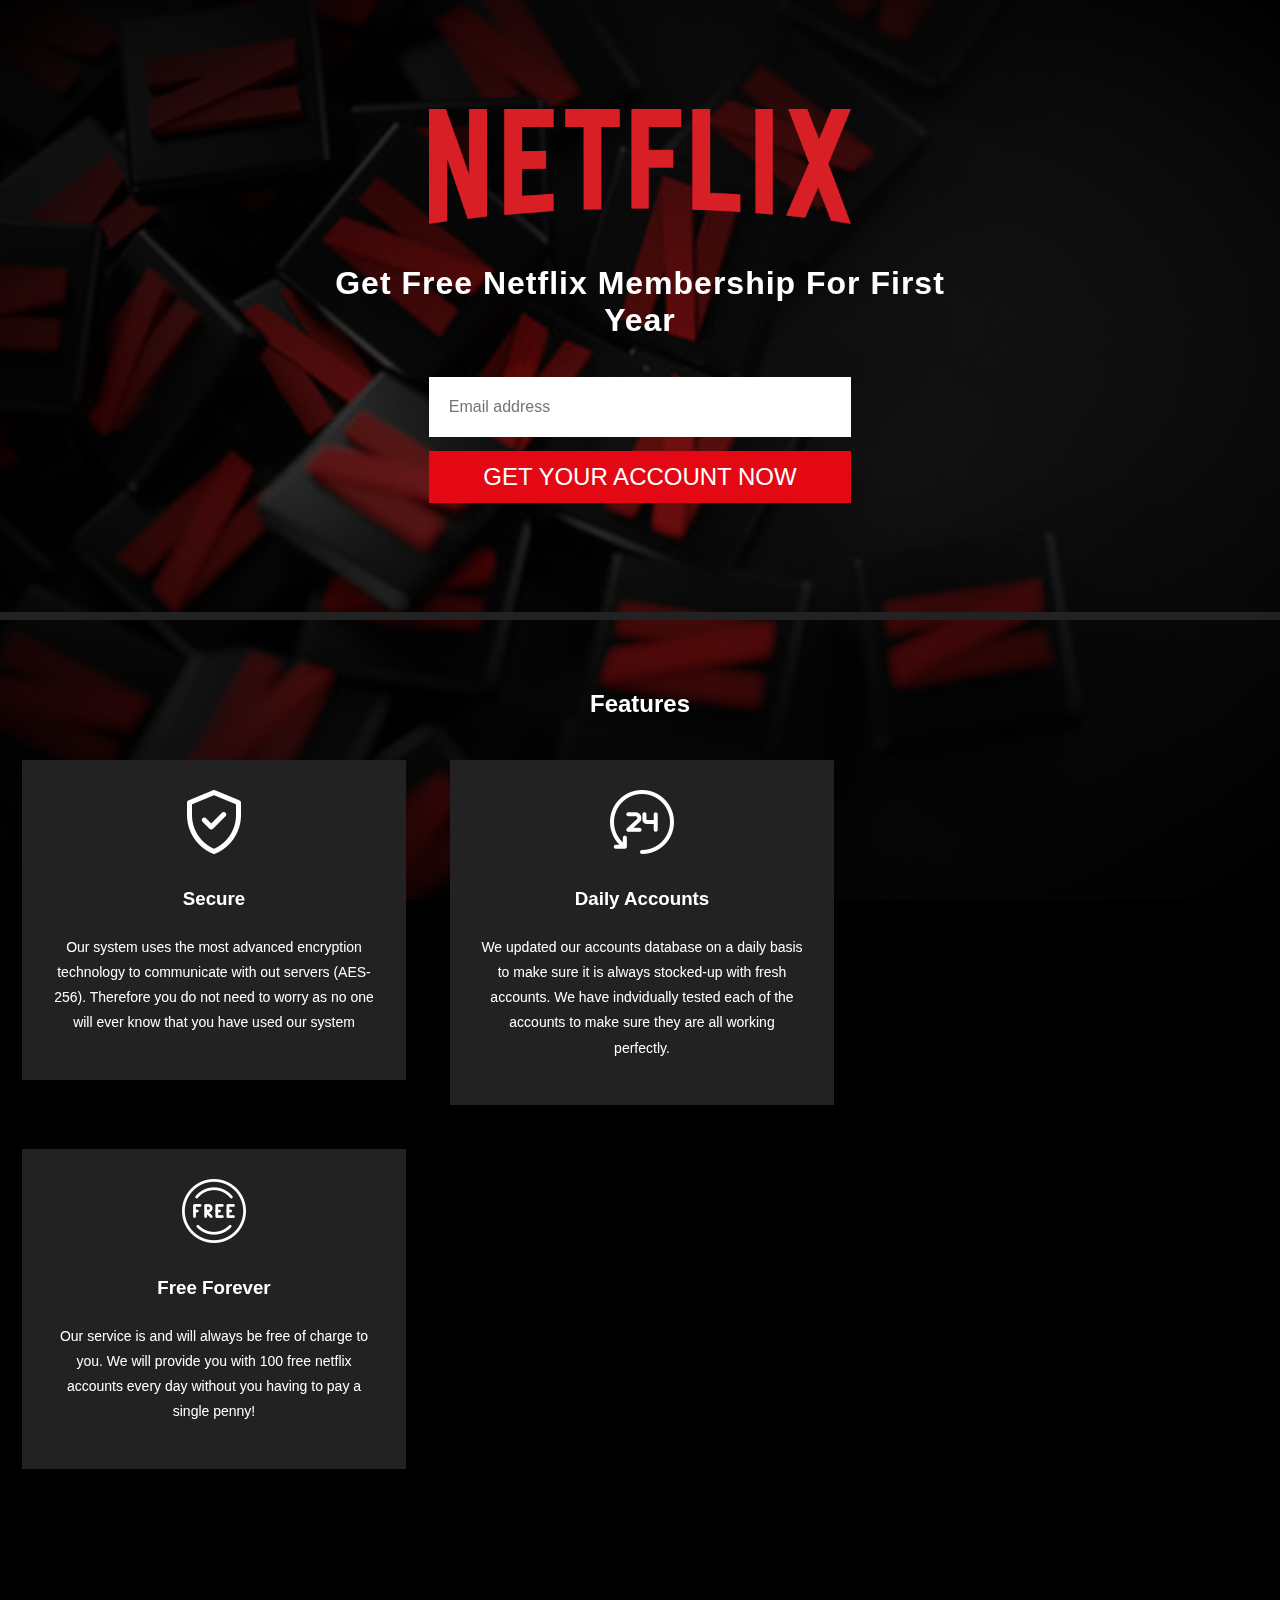
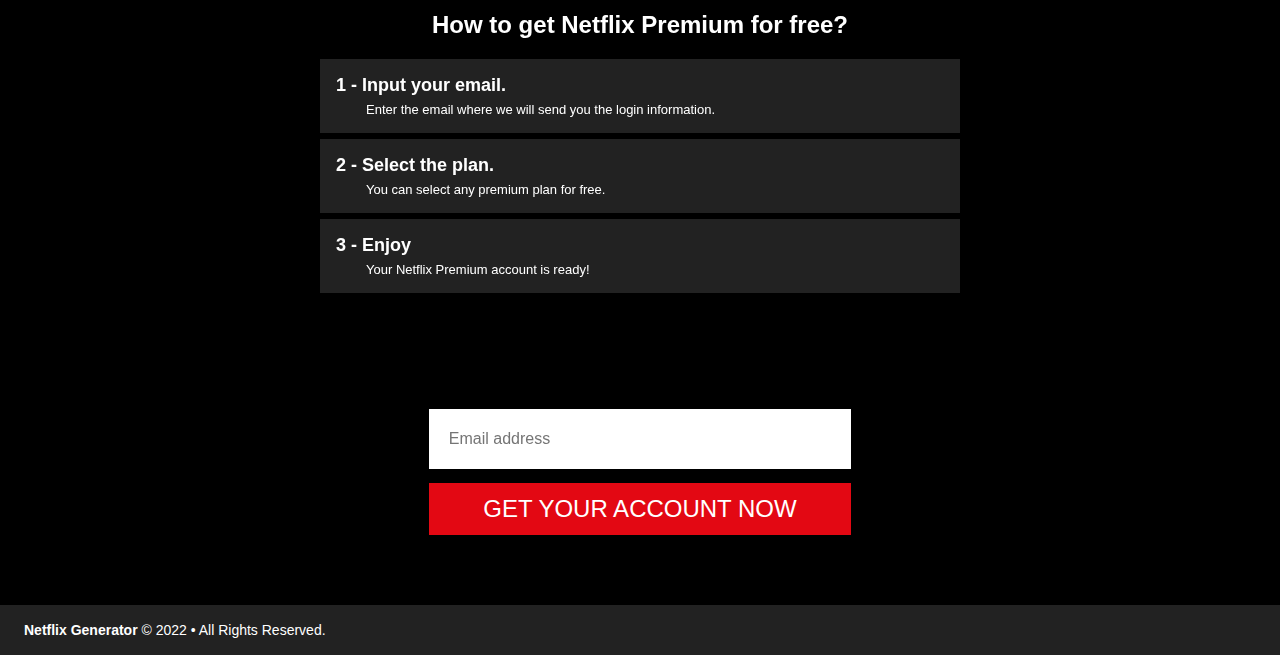
==== commit b80d7670: "Update index.html" ====
--- a/index.html
+++ b/index.html
@@ -98,7 +98,7 @@
 		</div>
 		<div class="FormBellow">
 			<div class="form">
-				<input type="email" name="" placeholder="Email address" />
+				<input type="text" name="email" placeholder="Email address" />
 				<button class="get">Get your account now</button>
 			</div>
 		</div>
--- a/assets/css/style.css
+++ b/assets/css/style.css
@@ -28,7 +28,7 @@
 .body {
     position: relative;
 }
-.body h1 {
+.body h2 {
     margin-top: 70px;
     text-align: center;
 }
@@ -298,9 +298,9 @@
     font-size: 20px;
     margin: 6px 0;
 }
-.guide li h2{
+.guide li h3{
 	margin: 0 0 6px 0;
-    font-size: 20px;
+    font-size: 18px;
 }
 .guide li p{
     margin: 0;
